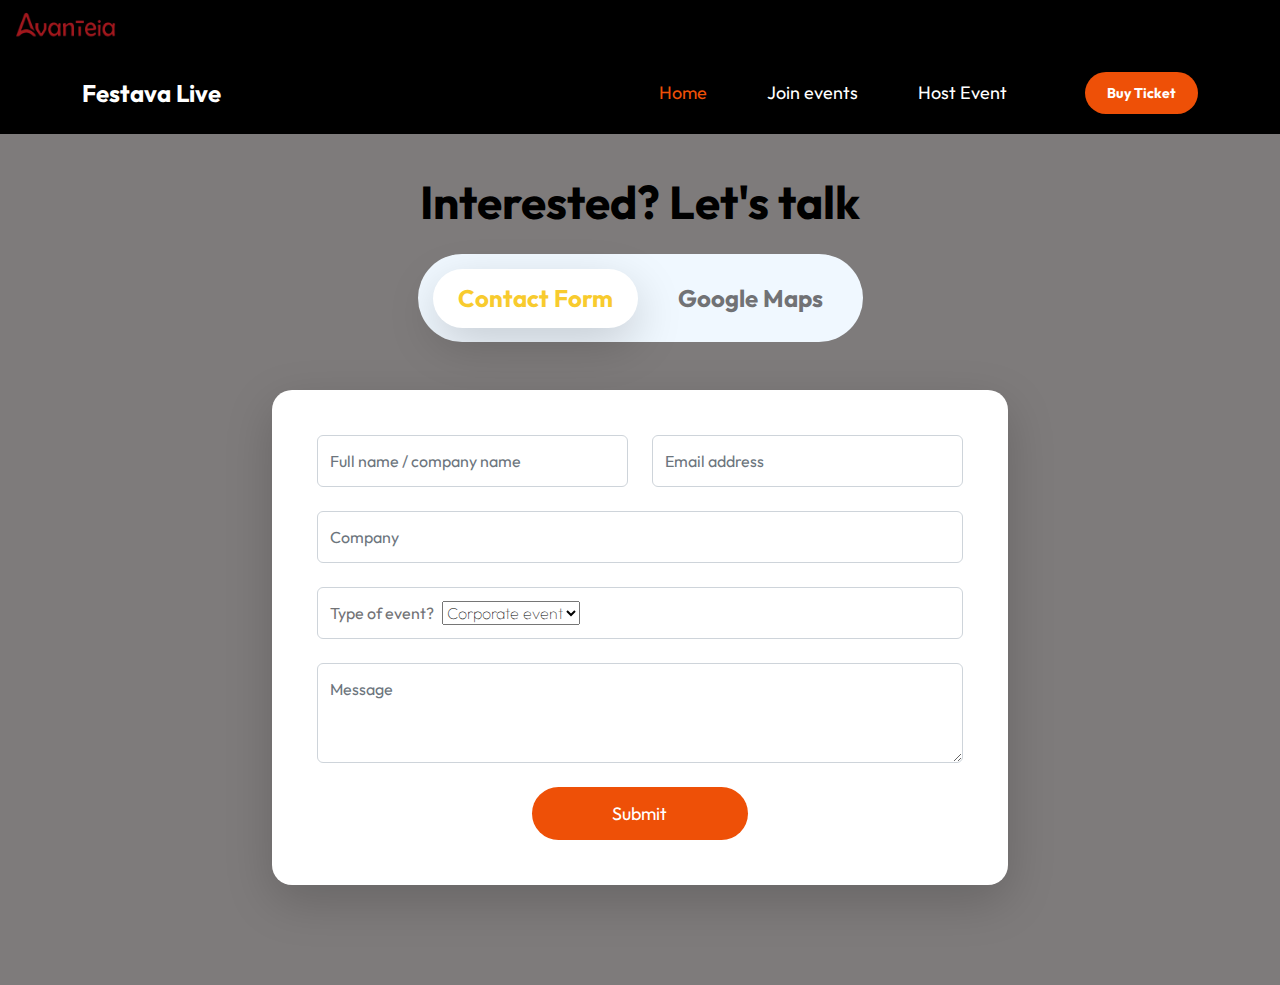
==== templatemo_583_festava_live/host.html @ cf523679 "init" ====
<!doctype html>
<html lang="en">
    <head>
        <meta charset="utf-8">
        <meta name="viewport" content="width=device-width, initial-scale=1">

        <meta name="description" content="">
        <meta name="author" content="">

        <title>Festava Live - Bootstrap 5 CSS Template</title>

        <!-- CSS FILES -->        
        <link rel="preconnect" href="https://fonts.googleapis.com">
        <link rel="preconnect" href="https://fonts.gstatic.com" crossorigin>
        <link href="https://fonts.googleapis.com/css2?family=Outfit:wght@100;200;400;700&display=swap" rel="stylesheet">
        <link href="css/bootstrap.min.css" rel="stylesheet">
        <link href="css/bootstrap-icons.css" rel="stylesheet">
        <link href="css/templatemo-festava-live.css" rel="stylesheet">
    </head>
    
    <body style="background-color: black;">
        <main>
            <header class="site-header" style="background-color: rgb(0, 0, 0);">
                <div class="container">
                    <div class="row">
                        <div class="col-lg-12 col-12 d-flex flex-wrap">
                            <p class="d-flex me-4 mb-0">
                                <i class="bi-person custom-icon me-2" style="visibility: hidden !important;"></i>
                                <!-- <strong class="text-dark">Avanteia virtual events!</strong> -->
                                <img src="images/avanteia.png" alt="img" id="avanteia">
                            </p>
                        </div>
                    </div>
                </div>
            </header>

            <nav class="navbar navbar-expand-lg" style="background-color: black;">
                <div class="container">
                    <a class="navbar-brand" href="index.html">Festava Live</a>
                    <a href="ticket.html" class="btn custom-btn d-lg-none ms-auto me-4">contact us</a>
                    <button class="navbar-toggler" type="button" data-bs-toggle="collapse" data-bs-target="#navbarNav" aria-controls="navbarNav" aria-expanded="false" aria-label="Toggle navigation">
                        <span class="navbar-toggler-icon"></span>
                    </button>

                    <div class="collapse navbar-collapse" id="navbarNav">
                        <ul class="navbar-nav align-items-lg-center ms-auto me-lg-5">
                            <li class="nav-item">
                                <a class="nav-link click-scroll" href="index.html">Home</a>
                            </li>
                           
                            <!-- <li class="nav-item">
                                <a class="nav-link click-scroll" href="#section_5">Pricing</a>
                            </li> -->
                            <li class="nav-item">
                                <a class="nav-link click-scroll" href="ticket.html">Join events</a>
                            </li>
                            <li class="nav-item">
                                <a class="nav-link click-scroll" href="host.html#section_5">Host Event</a>
                            </li>
                            <!-- <li class="nav-item">
                                <a class="nav-link click-scroll" href="#section_6">Contact</a>
                            </li> -->
                        </ul>
                        <a href="ticket.html" class="btn custom-btn d-lg-block d-none">Buy Ticket</a>
                    </div>
                </div>
            </nav>

               
                <!-- <div class="container d-flex justify-content-center align-items-center">
                    <div class="row">
                        <div class="col-12 mt-auto mb-5 text-center">
                            <small>Avanteia Live Presents</small>
                            <h1 class="text-white mb-5">Seamlessly Host or Attend Events from Anywhere.</h1>
                            <a class="btn custom-btn smoothscroll" href="#section_2">Let's begin</a>
                        </div>
                        <div class="col-lg-12 col-12 mt-auto d-flex flex-column flex-lg-row text-center">
                            <i class="custom-icon bi-clock me-2"></i>
                            <div class="date-wrap" id="clock">
                                <h5 class="text-white">
                                    <div id="clock">Loading...</div>
                                </h5>
                            </div>
                            <div class="social-share">
                                <ul class="social-icon d-flex align-items-center justify-content-center">
                                    <span class="text-white me-3">Follow:</span>
                                    <li class="social-icon-item">
                                        <a href="https://www.facebook.com/people/Avanteia/61550634330052/?mibextid=ZbWKwL" class="social-icon-link">
                                            <span class="bi-facebook"></span>
                                        </a>
                                    </li>
                                    <li class="social-icon-item">
                                        <a href="https://x.com/avanteia_?t=sV0G82ym9ljRla3WRy50fA&s=09&mx=2" class="social-icon-link">
                                            <span class="bi-twitter"></span>
                                        </a>
                                    </li>
                                    <li class="social-icon-item">
                                        <a href="https://www.instagram.com/avanteia/?igshid=MWZjMTM2ODFkZg%3D%3D" class="social-icon-link">
                                            <span class="bi-instagram"></span>
                                        </a>
                                    </li>
                                </ul> -->
                            </div>
                        </div>
                    </div>
                </div>
                
                <!-- <div class="video-wrap">
                    <!-- <video autoplay="" loop="" muted=""  poster="">
                        <source src="https://cdn.pixabay.com/video/2016/02/12/2127-155244168_large.mp4" type="video/mp4">
                        Your browser does not support the video tag.
                    </video> -->
                    <!-- <img src="https://images.pexels.com/photos/956999/milky-way-starry-sky-night-sky-star-956999.jpeg" alt="img" class="custom-video"> --> -->
                   
                    </section>
                </main>
                <section class="contact-section section-padding" id="section_6" style="background-color: rgb(126, 123, 123);">
                    <div class="container">
                        <div class="row">
    
                            <div class="col-lg-8 col-12 mx-auto">
                                <h2 class="text-center mb-4">Interested? Let's talk</h2>
    
                                <nav class="d-flex justify-content-center">
                                    <div class="nav nav-tabs align-items-baseline justify-content-center" id="nav-tab" role="tablist">
                                        <button class="nav-link active" id="nav-ContactForm-tab" data-bs-toggle="tab" data-bs-target="#nav-ContactForm" type="button" role="tab" aria-controls="nav-ContactForm" aria-selected="false">
                                            <h5>Contact Form</h5>
                                        </button>
    
                                        <button class="nav-link" id="nav-ContactMap-tab" data-bs-toggle="tab" data-bs-target="#nav-ContactMap" type="button" role="tab" aria-controls="nav-ContactMap" aria-selected="false">
                                            <h5>Google Maps</h5>
                                        </button>
                                    </div>
                                </nav>
    
                                <div class="tab-content shadow-lg mt-5" id="nav-tabContent">
                                    <div class="tab-pane fade show active" id="nav-ContactForm" role="tabpanel" aria-labelledby="nav-ContactForm-tab">
                                        <form class="custom-form contact-form mb-5 mb-lg-0" action="#" method="post" role="form">
                                            <div class="contact-form-body">
                                                <div class="row">
                                                    <div class="col-lg-6 col-md-6 col-12">
                                                        <input type="text" name="contact-name" id="contact-name" class="form-control" placeholder="Full name / company name" required>
                                                    </div>
    
                                                    <div class="col-lg-6 col-md-6 col-12">
                                                        <input type="email" name="contact-email" id="contact-email" pattern="[^ @]*@[^ @]*" class="form-control" placeholder="Email address" required>
                                                    </div>
                                                </div>
    
                                                <input type="text" name="contact-company" id="contact-company" class="form-control" placeholder="Company" required>
                                                <div  id="contact-company" class="form-control">
                                                <label>Type of event?</label>
                                                <select id="select">
                                                    <option>Corporate event</option>
                                                    <option>Podcast</option>
                                                    <option>Consert</option>
                                                    <option>something else</option>
                                                </select>
                                            </div>
    
                                                <textarea name="contact-message" rows="3" class="form-control" id="contact-message" placeholder="Message"></textarea>
    
                                                <div class="col-lg-4 col-md-10 col-8 mx-auto">
                                                    <button type="submit" class="form-control">Submit</button>
                                                </div>
                                            </div>
                                        </form>
                                    </div>
                                    
    
                                    <div class="tab-pane fade" id="nav-ContactMap" role="tabpanel" aria-labelledby="nav-ContactMap-tab">
                                        <iframe class="google-map" src="https://www.google.com/maps/embed?pb=!1m14!1m8!1m3!1d7681.258647680659!2d73.795567!3d15.717813!3m2!1i1024!2i768!4f13.1!3m3!1m2!1s0x3bbfed8f9eb734a9%3A0xad636b78b90f1a4c!2sAvanteia!5e0!3m2!1sen!2sin!4v1737469506327!5m2!1sen!2sin" width="100%" height="450" style="border:0;" allowfullscreen="" loading="lazy" referrerpolicy="no-referrer-when-downgrade"></iframe>
                                        <!-- You can easily copy the embed code from Google Maps -> Share -> Embed a map // -->
                                    </div>
                                </div>
                            </div>
    
                        </div>
                    </div>
                </section>
            </main>
     
    
        
                </div>
                
            </section>
        </main>

        <!-- JAVASCRIPT FILES -->
        <script src="js/jquery.min.js"></script>
        <script src="js/bootstrap.min.js"></script>
        <script src="js/jquery.sticky.js"></script>
        <script src="js/click-scroll.js"></script>
        <script src="js/custom.js"></script>
    </body>
</html>
---- templatemo_583_festava_live/css/templatemo-festava-live.css ----
/*

TemplateMo 583 Festava Live

https://templatemo.com/tm-583-festava-live

*/


/*---------------------------------------
  CUSTOM PROPERTIES ( VARIABLES )             
-----------------------------------------*/
:root {
  --white-color:                  #ffffff;
  --primary-color:                #F8CB2E;
  --secondary-color:              #EE5007;
  --section-bg-color:             #f0f8ff;
  --custom-btn-bg-color:          #EE5007;
  --custom-btn-bg-hover-color:    #c01f27;
  --dark-color:                   #000000;
  --p-color:                      #717275;
  --border-color:                 #7fffd4;
  --link-hover-color:             #B22727;

  --body-font-family:             'Outfit', sans-serif;

  --h1-font-size:                 74px;
  --h2-font-size:                 46px;
  --h3-font-size:                 32px;
  --h4-font-size:                 28px;
  --h5-font-size:                 24px;
  --h6-font-size:                 22px;
  --p-font-size:                  18px;
  --btn-font-size:                14px;
  --copyright-font-size:          16px;

  --border-radius-large:          100px;
  --border-radius-medium:         20px;
  --border-radius-small:          10px;

  --font-weight-light:            300;
  --font-weight-normal:           400;
  --font-weight-bold:             700;
}

body {
  background-color: var(--white-color);
  font-family: var(--body-font-family); 
}


/*---------------------------------------
  TYPOGRAPHY               
-----------------------------------------*/

h2,
h3,
h4,
h5,
h6 {
  color: var(--dark-color);
}

h1,
h2,
h3,
h4,
h5,
h6 {
  font-weight: var(--font-weight-bold);
}

h1 {
  font-size: var(--h1-font-size);
}

h2 {
  font-size: var(--h2-font-size);
}

h3 {
  font-size: var(--h3-font-size);
}

h4 {
  font-size: var(--h4-font-size);
}

h5 {
  font-size: var(--h5-font-size);
}

h6 {
  font-size: var(--h6-font-size);
}

p {
  color: var(--p-color);
  font-size: var(--p-font-size);
  font-weight: var(--font-weight-light);
}

ul li {
  color: var(--p-color);
  font-size: var(--p-font-size);
  font-weight: var(--font-weight-light);
}

a, 
button {
  touch-action: manipulation;
  transition: all 0.3s;
}

a {
  display: inline-block;
  color: var(--primary-color);
  text-decoration: none;
}

a:hover {
  color: var(--link-hover-color);
}

b,
strong {
  font-weight: var(--font-weight-bold);
}
#clock {
  font-size: 1.5em;
  color: white;
  font-weight: normal; }

.link-fx-1 {
  color: var(--white-color);
  position: relative;
  display: inline-flex;
  align-items: center;
  height: 32px;
  padding: 0 6px;
  text-decoration: none;
  -webkit-font-smoothing: antialiased;
  -moz-osx-font-smoothing: grayscale;
}

.link-fx-1:hover {
  color: var(--link-hover-color);
}

.link-fx-1:hover::before {
  transform: translateX(17px) scaleX(0);
  transition: transform .2s;
}

.link-fx-1:hover .icon circle {
  stroke-dashoffset: 200;
  transition: stroke-dashoffset .2s .1s;
}

.link-fx-1:hover .icon line {
  transform: rotate(-180deg);
}

.link-fx-1:hover .icon line:last-child {
  transform: rotate(180deg);
}

.link-fx-1::before {
  content: "";
  position: absolute;
  bottom: 0;
  left: 0;
  width: 100%;
  height: 1px;
  background-color: currentColor;
  transform-origin: right center;
  transition: transform .2s .1s;
}

.link-fx-1 .icon {
  position: absolute;
  right: 0;
  bottom: 0;
  transform: translateX(100%) rotate(90deg);
  font-size: 32px;
}

.icon {
  --size: 1em;
  height: var(--size);
  width: var(--size);
  display: inline-block;
  color: inherit;
  fill: currentColor;
  line-height: 1;
  flex-shrink: 0;
  max-width: initial;
}

.link-fx-1 .icon circle {
  stroke-dasharray: 100;
  stroke-dashoffset: 100;
  transition: stroke-dashoffset .2s;
}

.link-fx-1 .icon line {
  transition: transform .4s;
  transform-origin: 13px 15px;
}

.link-fx-1 .icon line:last-child {
  transform-origin: 19px 15px;
}


/*---------------------------------------
  SECTION               
-----------------------------------------*/
.section-padding {
  padding-top: 100px;
  padding-bottom: 100px;
}

.section-bg {
  background-color: var(--section-bg-color);
}

.section-overlay {
  background-color: var(--dark-color);
  position: absolute;
  top: 0;
  left: 0;
  pointer-events: none;
  width: 100%;
  height: 100%;
  opacity: 0.35;
}

.section-overlay + .container {
  position: relative;
}

.tab-content {
  background-color: var(--white-color);
  border-radius: var(--border-radius-medium);
  padding: 45px;
}

.nav-tabs {
  background-color: var(--section-bg-color);
  border-radius: var(--border-radius-large);
  border-bottom: 0;
  padding: 15px;
}

.nav-tabs .nav-link {
  border-radius: var(--border-radius-large);
  border: 0;
  padding: 15px 25px;
  transition: all 0.3s;
}

.nav-tabs .nav-link:first-child {
  margin-right: 15px;
}

.nav-tabs .nav-item.show .nav-link, 
.nav-tabs .nav-link.active,
.nav-tabs .nav-link:focus, 
.nav-tabs .nav-link:hover {
  background: var(--white-color);
  box-shadow: 0 1rem 3rem rgba(0,0,0,.175);
  color: var(--primary-color);
}

.nav-tabs h5 {
  color: var(--p-color); 
  margin-bottom: 0;
}

.nav-tabs .nav-link.active h5,
.nav-tabs .nav-link:focus h5, 
.nav-tabs .nav-link:hover h5 {
  color: var(--primary-color);
}


/*---------------------------------------
  CUSTOM ICON COLOR               
-----------------------------------------*/
.custom-icon {
  color: var(--secondary-color);
}


/*---------------------------------------
  CUSTOM BUTTON               
-----------------------------------------*/
.custom-btn {
  background: var(--custom-btn-bg-color);
  border: 2px solid transparent;
  border-radius: var(--border-radius-large);
  color: var(--white-color);
  font-size: var(--btn-font-size);
  font-weight: var(--font-weight-bold);
  line-height: normal;
  transition: all 0.3s;
  padding: 10px 20px;
}

.custom-btn:hover {
  background: var(--custom-btn-bg-hover-color);
  color: var(--white-color);
}

.custom-border-btn {
  background: transparent;
  border: 2px solid var(--custom-btn-bg-color);
  color: var(--custom-btn-bg-color);
}

.navbar-expand-lg .navbar-nav .nav-link.custom-btn:hover,
.custom-border-btn:hover {
  background: var(--custom-btn-bg-hover-color);
  border-color: transparent;
  color: var(--white-color);
}

.custom-btn-bg-white {
  border-color: var(--white-color);
  color: var(--white-color);
}


/*---------------------------------------
  VIDEO              
-----------------------------------------*/
.video-wrap {
  z-index: -100;
}

.custom-video {
  position: absolute;
  top: 0;
  left: 0;
  object-fit: cover;
  width: 100%;
  height: 100%;
  z-index: -5;
}


/*---------------------------------------
  SITE HEADER              
-----------------------------------------*/
.site-header {
  background-color: var(--primary-color);
  padding-top: 12px;
  padding-bottom: 12px;
}


/*---------------------------------------
  NAVIGATION              
-----------------------------------------*/
.sticky-wrapper {
  position: absolute;
  top: 0;
  right: 0;
  left: 0;
  margin-top: 51px;
}

.sticky-wrapper.is-sticky .navbar {
  background-color: var(--dark-color);
}

.navbar {
  background: transparent;
  z-index: 9;
}

.navbar-brand,
.navbar-brand:hover {
  color: var(--white-color);
  font-size: var(--h5-font-size);
  font-weight: var(--font-weight-bold);
}

.navbar-expand-lg .navbar-nav .nav-link {
  border-radius: var(--border-radius-large);
  margin: 10px;
  padding: 10px 20px;
}

.navbar-nav .nav-link {
  display: inline-block;
  color: var(--white-color);
  font-size: var(--p-font-size);
  font-weight: var(--font-weight-normal);
  position: relative;
  padding-top: 15px;
  padding-bottom: 15px;
}

.navbar-nav .nav-link.active, 
.navbar-nav .nav-link:hover {
  color: var(--secondary-color);
}

.navbar-toggler {
  border: 0;
  padding: 0;
  cursor: pointer;
  margin: 0;
  width: 30px;
  height: 35px;
  outline: none;
}

.navbar-toggler:focus {
  outline: none;
  box-shadow: none;
}

.navbar-toggler[aria-expanded="true"] .navbar-toggler-icon {
  background: transparent;
}

.navbar-toggler[aria-expanded="true"] .navbar-toggler-icon:before,
.navbar-toggler[aria-expanded="true"] .navbar-toggler-icon:after {
  transition: top 300ms 50ms ease, -webkit-transform 300ms 350ms ease;
  transition: top 300ms 50ms ease, transform 300ms 350ms ease;
  transition: top 300ms 50ms ease, transform 300ms 350ms ease, -webkit-transform 300ms 350ms ease;
  top: 0;
}

.navbar-toggler[aria-expanded="true"] .navbar-toggler-icon:before {
  transform: rotate(45deg);
}

.navbar-toggler[aria-expanded="true"] .navbar-toggler-icon:after {
  transform: rotate(-45deg);
}

.navbar-toggler .navbar-toggler-icon {
  background: var(--white-color);
  transition: background 10ms 300ms ease;
  display: block;
  width: 30px;
  height: 2px;
  position: relative;
}

.navbar-toggler .navbar-toggler-icon:before,
.navbar-toggler .navbar-toggler-icon:after {
  transition: top 300ms 350ms ease, -webkit-transform 300ms 50ms ease;
  transition: top 300ms 350ms ease, transform 300ms 50ms ease;
  transition: top 300ms 350ms ease, transform 300ms 50ms ease, -webkit-transform 300ms 50ms ease;
  position: absolute;
  right: 0;
  left: 0;
  background: var(--white-color);
  width: 30px;
  height: 2px;
  content: '';
}

.navbar-toggler .navbar-toggler-icon::before {
  top: -8px;
}

.navbar-toggler .navbar-toggler-icon::after {
  top: 8px;
}


/*---------------------------------------
  HERO        
-----------------------------------------*/
.hero-section {
  position: relative;
  overflow: hidden;
  padding-top: 100px;
  height: calc(100vh - 51px);
}

.hero-section small {
  color: var(--white-color);
  text-transform: uppercase;
}

.hero-section .section-overlay {
  z-index: 2;
  opacity: 0.45;
}

.hero-section .container {
  position: relative;
  z-index: 2;
  height: 100%;
  padding-bottom: 50px;
}

.hero-section .container .row {
  height: 100%;
}


/*---------------------------------------
  ABOUT              
-----------------------------------------*/
.about-section {
  background-image: url('../images/edward-unsplash-blur.jpg');
  background-color: #704010;
  background-repeat: no-repeat;
  background-size: cover;
  position: relative;
}

.about-image {
  border-radius: var(--border-radius-medium);
  display: block;
}

.about-text-wrap {
  position: relative;
}

.about-text-icon {
  background: var(--primary-color);
  border-radius: 100%;
  font-size: var(--h3-font-size);
  width: 70px;
  height: 70px;
  line-height: 70px;
  text-align: center;
}

.about-text-info {
  backdrop-filter: blur(5px) saturate(180%);
  -webkit-backdrop-filter: blur(5px) saturate(180%);
  background-color: rgba(255, 255, 255, 0.75);
  border-radius: var(--border-radius-medium);
  border: 1px solid rgba(209, 213, 219, 0.3);
  position: absolute;
  bottom: 0;
  right: 0;
  left: 0;
  margin: 20px;
  padding: 35px;
}


/*---------------------------------------
  TICKET               
-----------------------------------------*/
.ticket-section {
  background-image: url('../images/nicholas-green-unsplash-blur.jpg');
  background-repeat: no-repeat;
  background-size: cover;
  position: relative;
  padding-top: 130px;
}

.ticket-form {
  background: var(--white-color);
  border-radius: var(--border-radius-medium);
  padding: 50px;
}

.ticket-form .form-check {
  position: relative;
  min-height: 52px;
  padding-left: 35px;
}

.ticket-form .form-check .form-check-label {
  display: block;
  position: absolute;
  top: 50%;
  left: 50%;
  transform: translate(-50%, -50%);
  margin-top: 12px;
  margin-left: 35px;
  width: 100%;
  height: 100%;
}


/*---------------------------------------
  ARTISTS              
-----------------------------------------*/
.artists-thumb {
  position: relative;
  overflow: hidden;
  margin-bottom: 30px;
}

.artists-image {
  border-radius: var(--border-radius-medium);
  display: block;
  width: 100%;
}

.artists-thumb:hover .artists-hover {
  transform: translateY(0);
  opacity: 1;
}

.artists-hover {
  background-color: var(--primary-color);
  background-color: rgba(248, 203, 46, 0.75);
  border-radius: var(--border-radius-medium);
  backdrop-filter: blur(5px) saturate(180%);
  -webkit-backdrop-filter: blur(5px) saturate(180%);
  margin: 20px;
  padding: 35px;
  transition: all 0.5s ease;
  transform: translateY(100%);
  position: absolute;
  bottom: 0;
  right: 0;
  left: 0;
  opacity: 0;
}

.artists-hover p strong {
  color: var(--white-color);
  display: inline-block;
  min-width: 180px;
  margin-right: 20px;
}

.artists-hover p a {
  color: var(--secondary-color);
}

.artists-hover p a:hover {
  color: var(--white-color);
}

.artists-hover hr {
  margin: 1.5rem 0;
}


/*---------------------------------------
  SCHEDULE              
-----------------------------------------*/
.schedule-section {
  background-image: url('../images/nainoa-shizuru-unsplash-blur.jpg');
  background-color: #242424;
  background-repeat: no-repeat;
  background-position: center;
  background-size: cover;
}
.table-responsive {
	filter: drop-shadow(2px 2px 4px #606060);
}

.schedule-table {
  border-radius: var(--border-radius-medium);
  position: relative;
  overflow: hidden;
}

.schedule-table .bg-warning {
  background: #f0a5a5 !important;
}

.schedule-table thead th {
  background-color: var(--secondary-color);
}

.schedule-table th,
.schedule-table tr,
.schedule-table td {
  border-bottom-color: #363a3e;
  padding: 30px;
}

.schedule-table tr:last-child th,
.schedule-table tr:last-child td {
  border-bottom-color: transparent;
}

.schedule-table thead th {
  border-right: 1px solid #c7460a;
  border-bottom-color: transparent;
}

.schedule-table th + td {
  border-bottom: 0;
}

.schedule-table thead th:last-child {
  border-right-color: transparent;
}

.schedule-table .pop-background-image {
  background-image: url('../images/artists/joecalih-UmTZqmMvQcw-unsplash.jpg');
}

.schedule-table .rock-background-image {
  background-image: url('../images/artists/abstral-official-bdlMO9z5yco-unsplash.jpg');
}

.schedule-table .country-background-image {
  background-image: url('../images/artists/soundtrap-rAT6FJ6wltE-unsplash.jpg');
}

.table-background-image-wrap {
  background-repeat: no-repeat;
  background-position: center;
  background-size: cover;
  box-shadow: none;
  position: relative;
}

.schedule-table h3,
.schedule-table p {
  color: var(--white-color);
  position: relative;
  z-index: 2;
}


/*---------------------------------------
  PRICING              
-----------------------------------------*/
.pricing-thumb {
  border: 5px dotted var(--dark-color);
  border-radius: var(--border-radius-medium);
  position: relative;
  padding: 50px;
}

.pricing-thumb h3 small {
  display: inline-block;
  font-size: var(--p-font-size);
  margin-right: 15px;
}

.pricing-list {
  column-count: 2;
  padding-left: 20px;
}

.pricing-list-item {
  line-height: normal;
  margin-right: 10px;
  margin-bottom: 10px;
}

.pricing-tag {
  background-color: var(--secondary-color);
  border-radius: var(--border-radius-large);
  color: var(--white-color);
  font-weight: var(--font-weight-bold);
  text-align: center;
  display: flex;
  flex-direction: column;
  justify-content: center;
  align-items: center;
  width: 120px;
  height: 120px;
  position: absolute;
  top: 0;
  right: 0;
  margin: 20px;
}

.pricing-tag span {
  font-size: 180%;
  line-height: normal;
}

.pricing-thumb .link-fx-1 {
  color: var(--primary-color);
}

.pricing-thumb .link-fx-1:hover {
  color: var(--link-hover-color);
}


/*---------------------------------------
  CONTACT               
-----------------------------------------*/
.google-map {
  border-radius: var(--border-radius-medium);
}


/*---------------------------------------
  CUSTOM FORM               
-----------------------------------------*/
.custom-form .form-control {
  color: var(--p-color);
  margin-bottom: 24px;
  padding-top: 13px;
  padding-bottom: 13px;
  outline: none;
}

.custom-form button[type="submit"] {
  background: var(--custom-btn-bg-color);
  border: none;
  border-radius: var(--border-radius-large);
  color: var(--white-color);
  font-size: var(--p-font-size);
  font-weight: var(--font-weight-medium);
  transition: all 0.3s;
  margin-bottom: 0;
}

.custom-form button[type="submit"]:hover,
.custom-form button[type="submit"]:focus {
  background: var(--custom-btn-bg-hover-color);
  border-color: transparent;
}


/*---------------------------------------
  SITE FOOTER              
-----------------------------------------*/
.site-footer {
  background-color: var(--dark-color);
  position: relative;
  overflow: hidden;
  padding-bottom: 30px;
}

.site-footer-top {
  background-color: var(--secondary-color);
  background-image: url('../images/nainoa-shizuru-NcdG9mK3PBY-unsplash.jpg');
  background-repeat: no-repeat;
  margin-bottom: 70px;
  padding-top: 30px;
  padding-bottom: 30px;
}

.site-footer-bottom {
  border-top: 1px solid #1f1c1c;
  margin-top: 60px;
}

.site-footer-title {
  color: var(--primary-color); 
}

.site-footer-link,
.copyright-text {
  color: var(--white-color);
}

.site-footer-links {
  padding-left: 0;
}

.site-footer-link-item {
  list-style: none;
  display: inline-block;
  margin-right: 15px;
}

.copyright-text {
  font-size: var(--copyright-font-size);
}


/*---------------------------------------
  SOCIAL ICON               
-----------------------------------------*/
.social-icon {
  margin: 0;
  padding: 0;
}

.social-icon-item {
  list-style: none;
  display: inline-block;
  vertical-align: top;
}

.social-icon-link {
  background: var(--secondary-color);
  border-radius: var(--border-radius-large);
  color: var(--white-color);
  font-size: var(--copyright-font-size);
  display: block;
  margin-right: 10px;
  text-align: center;
  width: 35px;
  height: 35px;
  line-height: 36px;
  transition: background 0.2s, color 0.2s;
}

.social-icon-link:hover {
  background: var(--primary-color);
  color: var(--white-color);
}

.social-icon-link span {
  display: block;
}

.social-icon-link span:hover::before{
  animation: spinAround 2s linear infinite;
}

@keyframes spinAround {
  from {
    transform: rotate(0deg)
  }
  to {
    transform: rotate(360deg);
  }
}


/*---------------------------------------
  RESPONSIVE STYLES               
-----------------------------------------*/
@media screen and (max-width: 991px) {
  h1 {
    font-size: 62px;
  }

  h2 {
    font-size: 36px;
  }

  h3 {
    font-size: 32px;
  }

  h4 {
    font-size: 28px;
  }

  h5 {
    font-size: 20px;
  }

  h6 {
    font-size: 18px;
  }

  .section-padding {
    padding-top: 50px;
    padding-bottom: 50px;
  }
  
  .navbar {
    background-color: var(--dark-color);
  }

  .navbar-expand-lg .navbar-nav {
    padding-bottom: 30px;
  }

  .navbar-expand-lg .navbar-nav .nav-link {
    padding: 0;
  }

  .hero-section {
    padding-top: 150px;
  }

  .pricing-thumb {
    padding: 35px;
  }

  .schedule-table h3 {
    font-size: 22px;
  }

  .schedule-table th {
    padding: 20px;
  }

  .schedule-table tr, 
  .schedule-table td {
    padding: 25px;
  }

  .ticket-section {
    padding-top: 130px;
  }

  .ticket-form {
    padding: 30px;
  }
}

@media screen and (max-width: 767px) {
  .custom-btn {
    font-size: 14px;
    padding: 10px 20px;
  }
}

@media screen and (max-width: 480px) {
  h1 {
    font-size: 52px;
  }

  h2 {
    font-size: 28px;
  }

  h3 {
    font-size: 26px;
  }

  h4 {
    font-size: 22px;
  }

  h5 {
    font-size: 20px;
  }
}
.text-dark {
  color:white !important;
  letter-spacing: 1px;
}
#avanteia {
  height: 30px;
  width: 100px;
  position: absolute;
  left: 1rem;
}
.social-share {
  position: absolute;
  right: 0;
}
#form-3 {
  z-index: 44;
}
.video-wrap {
  display: flex;
  height: 100% ;
  width: 100%;
  justify-content: center;
  align-items: center;
 z-index: -5 !important;
}
#select {
  margin-left: 5px;
  font-weight:lighter ;
}
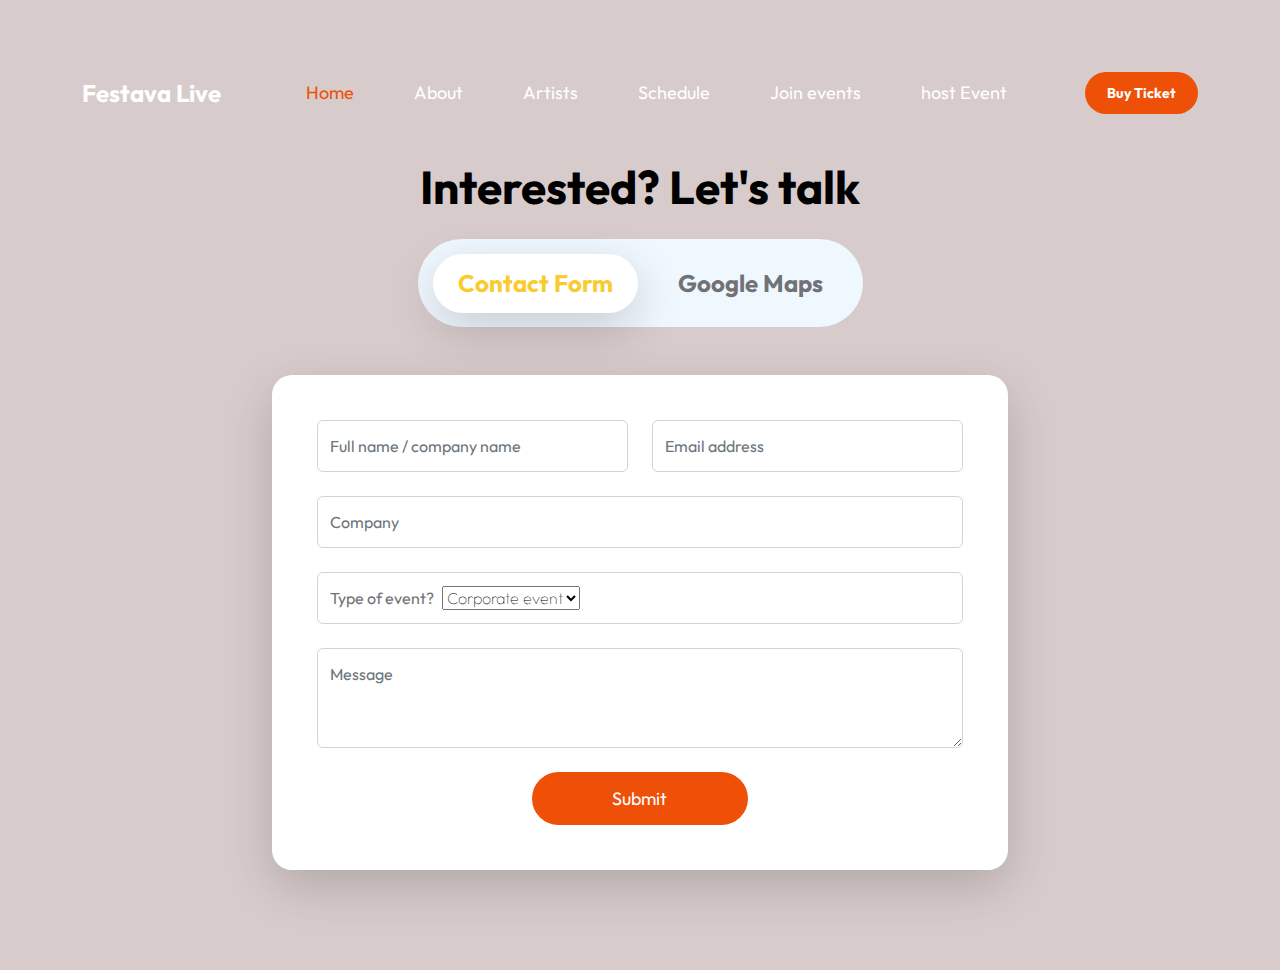
==== commit 77e7c629: "init upload" ====
--- a/templatemo_583_festava_live/host.html
+++ b/templatemo_583_festava_live/host.html
@@ -18,36 +18,37 @@
         <link href="css/templatemo-festava-live.css" rel="stylesheet">
     </head>
     
-    <body style="background-color: black;">
         <main>
-            <header class="site-header" style="background-color: rgb(0, 0, 0);">
-                <div class="container">
-                    <div class="row">
-                        <div class="col-lg-12 col-12 d-flex flex-wrap">
-                            <p class="d-flex me-4 mb-0">
-                                <i class="bi-person custom-icon me-2" style="visibility: hidden !important;"></i>
-                                <!-- <strong class="text-dark">Avanteia virtual events!</strong> -->
-                                <img src="images/avanteia.png" alt="img" id="avanteia">
-                            </p>
-                        </div>
-                    </div>
-                </div>
-            </header>
-
-            <nav class="navbar navbar-expand-lg" style="background-color: black;">
-                <div class="container">
-                    <a class="navbar-brand" href="index.html">Festava Live</a>
-                    <a href="ticket.html" class="btn custom-btn d-lg-none ms-auto me-4">contact us</a>
+            <nav class="navbar navbar-expand-lg">
+                  <div class="container">
+                    <a class="navbar-brand" href="index.html">
+                        Festava Live
+                    </a>
+
+                    <a href="ticket.html" class="btn custom-btn d-lg-none ms-auto me-4">Buy Ticket</a>
+    
                     <button class="navbar-toggler" type="button" data-bs-toggle="collapse" data-bs-target="#navbarNav" aria-controls="navbarNav" aria-expanded="false" aria-label="Toggle navigation">
                         <span class="navbar-toggler-icon"></span>
                     </button>
-
+    
                     <div class="collapse navbar-collapse" id="navbarNav">
                         <ul class="navbar-nav align-items-lg-center ms-auto me-lg-5">
                             <li class="nav-item">
-                                <a class="nav-link click-scroll" href="index.html">Home</a>
-                            </li>
-                           
+                                <a class="nav-link click-scroll" href="#section_1">Home</a>
+                            </li>
+    
+                            <li class="nav-item">
+                                <a class="nav-link click-scroll" href="#section_2">About</a>
+                            </li>
+    
+                            <li class="nav-item">
+                                <a class="nav-link click-scroll" href="#section_3">Artists</a>
+                            </li>
+
+                            <li class="nav-item">
+                                <a class="nav-link click-scroll" href="#section_4">Schedule</a>
+                            </li>
+
                             <!-- <li class="nav-item">
                                 <a class="nav-link click-scroll" href="#section_5">Pricing</a>
                             </li> -->
@@ -55,17 +56,19 @@
                                 <a class="nav-link click-scroll" href="ticket.html">Join events</a>
                             </li>
                             <li class="nav-item">
-                                <a class="nav-link click-scroll" href="host.html#section_5">Host Event</a>
-                            </li>
+                                <a class="nav-link " href="host.html">host Event</a>
+                            </li>
+    
                             <!-- <li class="nav-item">
                                 <a class="nav-link click-scroll" href="#section_6">Contact</a>
                             </li> -->
                         </ul>
+
                         <a href="ticket.html" class="btn custom-btn d-lg-block d-none">Buy Ticket</a>
                     </div>
                 </div>
             </nav>
-
+            
                
                 <!-- <div class="container d-flex justify-content-center align-items-center">
                     <div class="row">
@@ -106,20 +109,20 @@
                 </div>
                 
                 <!-- <div class="video-wrap">
-                    <!-- <video autoplay="" loop="" muted=""  poster="">
+                     <video autoplay="" loop="" muted=""  poster="">
                         <source src="https://cdn.pixabay.com/video/2016/02/12/2127-155244168_large.mp4" type="video/mp4">
-                        Your browser does not support the video tag.
-                    </video> -->
-                    <!-- <img src="https://images.pexels.com/photos/956999/milky-way-starry-sky-night-sky-star-956999.jpeg" alt="img" class="custom-video"> --> -->
+                        Your browser does not support the video tag. -->
+                    <!-- </video> -->
+                    <!-- <img src="https://images.pexels.com/photos/956999/milky-way-starry-sky-night-sky-star-956999.jpeg" alt="img" class="custom-video"> --> 
                    
                     </section>
                 </main>
-                <section class="contact-section section-padding" id="section_6" style="background-color: rgb(126, 123, 123);">
+                <section class="contact-section section-padding" id="section_6" style="background-color: rgb(216, 203, 203);">
                     <div class="container">
                         <div class="row">
     
                             <div class="col-lg-8 col-12 mx-auto">
-                                <h2 class="text-center mb-4">Interested? Let's talk</h2>
+                                <h2 class="text-center mb-4" style="margin-top: 60px;">Interested? Let's talk</h2>
     
                                 <nav class="d-flex justify-content-center">
                                     <div class="nav nav-tabs align-items-baseline justify-content-center" id="nav-tab" role="tablist">
